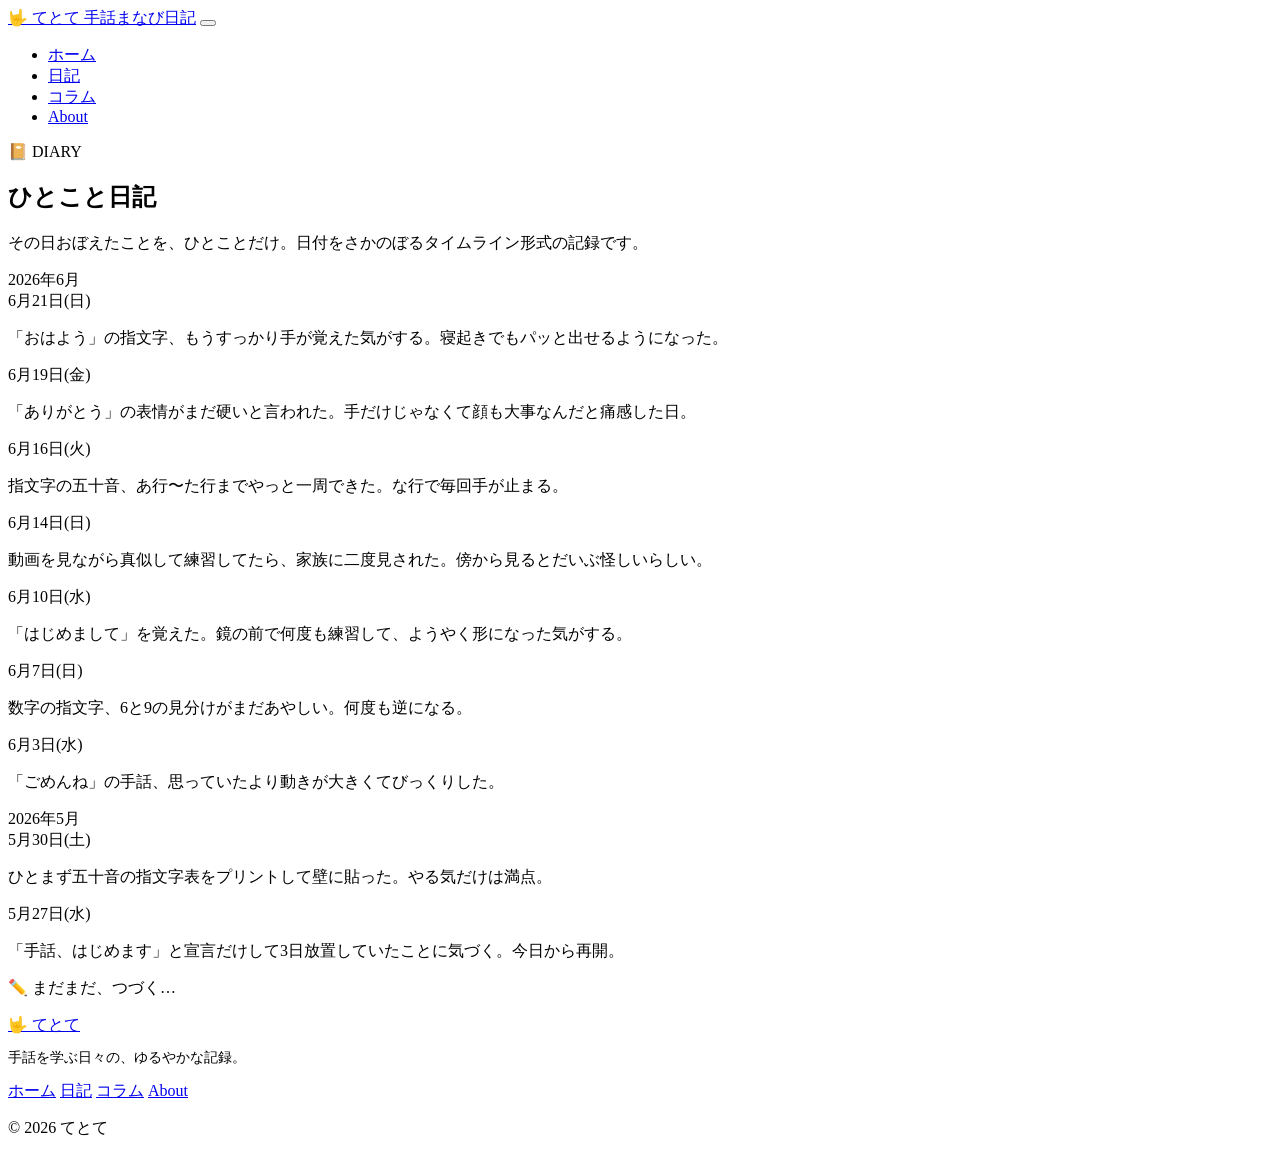
==== blog.html @ 5fa4f13f "Create blog.html" ====
<!DOCTYPE html>
<html lang="ja">
<head>
<meta charset="UTF-8">
<meta name="viewport" content="width=device-width, initial-scale=1.0">
<title>日記 | てとて</title>
<meta name="description" content="手話の勉強の進捗をひとことだけ残す日記。日付と内容だけのゆるいタイムライン。">
<link rel="preconnect" href="https://fonts.googleapis.com">
<link rel="stylesheet" href="css/style.css">
</head>
<body>

<header class="nav-wrap">
  <nav class="nav">
    <a href="index.html" class="logo">🤟 てとて <span class="tag">手話まなび日記</span></a>
    <button class="nav-toggle" id="navToggle" aria-label="メニュー">
      <span></span><span></span><span></span>
    </button>
    <ul class="nav-links" id="navLinks">
      <li><a href="index.html">ホーム</a></li>
      <li><a href="blog.html" class="active">日記</a></li>
      <li><a href="column.html">コラム</a></li>
      <li><a href="about.html">About</a></li>
    </ul>
  </nav>
</header>

<section class="page-head">
  <div class="wrap">
    <span class="chip">📔 DIARY</span>
    <h1>ひとこと日記</h1>
    <p>その日おぼえたことを、ひとことだけ。日付をさかのぼるタイムライン形式の記録です。</p>
  </div>
</section>

<section style="padding-top:0;">
  <div class="diary-wrap">

    <div class="month-divider"><span>2026年6月</span><div class="line"></div></div>

    <div class="diary-entry tape-yellow">
      <div class="diary-date"><span class="dot"></span>6月21日(日)</div>
      <p class="diary-text">「おはよう」の指文字、もうすっかり手が覚えた気がする。寝起きでもパッと出せるようになった。</p>
    </div>

    <div class="diary-entry tape-pink">
      <div class="diary-date"><span class="dot"></span>6月19日(金)</div>
      <p class="diary-text">「ありがとう」の表情がまだ硬いと言われた。手だけじゃなくて顔も大事なんだと痛感した日。</p>
    </div>

    <div class="diary-entry tape-yellow">
      <div class="diary-date"><span class="dot"></span>6月16日(火)</div>
      <p class="diary-text">指文字の五十音、あ行〜た行までやっと一周できた。な行で毎回手が止まる。</p>
    </div>

    <div class="diary-entry tape-pink">
      <div class="diary-date"><span class="dot"></span>6月14日(日)</div>
      <p class="diary-text">動画を見ながら真似して練習してたら、家族に二度見された。傍から見るとだいぶ怪しいらしい。</p>
    </div>

    <div class="diary-entry tape-yellow">
      <div class="diary-date"><span class="dot"></span>6月10日(水)</div>
      <p class="diary-text">「はじめまして」を覚えた。鏡の前で何度も練習して、ようやく形になった気がする。</p>
    </div>

    <div class="diary-entry tape-pink">
      <div class="diary-date"><span class="dot"></span>6月7日(日)</div>
      <p class="diary-text">数字の指文字、6と9の見分けがまだあやしい。何度も逆になる。</p>
    </div>

    <div class="diary-entry tape-yellow">
      <div class="diary-date"><span class="dot"></span>6月3日(水)</div>
      <p class="diary-text">「ごめんね」の手話、思っていたより動きが大きくてびっくりした。</p>
    </div>

    <div class="month-divider"><span>2026年5月</span><div class="line"></div></div>

    <div class="diary-entry tape-pink">
      <div class="diary-date"><span class="dot"></span>5月30日(土)</div>
      <p class="diary-text">ひとまず五十音の指文字表をプリントして壁に貼った。やる気だけは満点。</p>
    </div>

    <div class="diary-entry tape-yellow">
      <div class="diary-date"><span class="dot"></span>5月27日(水)</div>
      <p class="diary-text">「手話、はじめます」と宣言だけして3日放置していたことに気づく。今日から再開。</p>
    </div>

    <p class="feed-end">✏️ まだまだ、つづく…</p>
  </div>
</section>

<footer>
  <div class="wrap">
    <a href="index.html" class="logo">🤟 てとて</a>
    <p style="color:var(--ink-soft);font-size:.85rem;">手話を学ぶ日々の、ゆるやかな記録。</p>
    <div class="foot-links">
      <a href="index.html">ホーム</a>
      <a href="blog.html">日記</a>
      <a href="column.html">コラム</a>
      <a href="about.html">About</a>
    </div>
    <p class="copy">© 2026 てとて</p>
  </div>
</footer>

<script>
  const toggle = document.getElementById('navToggle');
  const links = document.getElementById('navLinks');
  toggle.addEventListener('click', () => links.classList.toggle('open'));
</script>

</body>
</html>
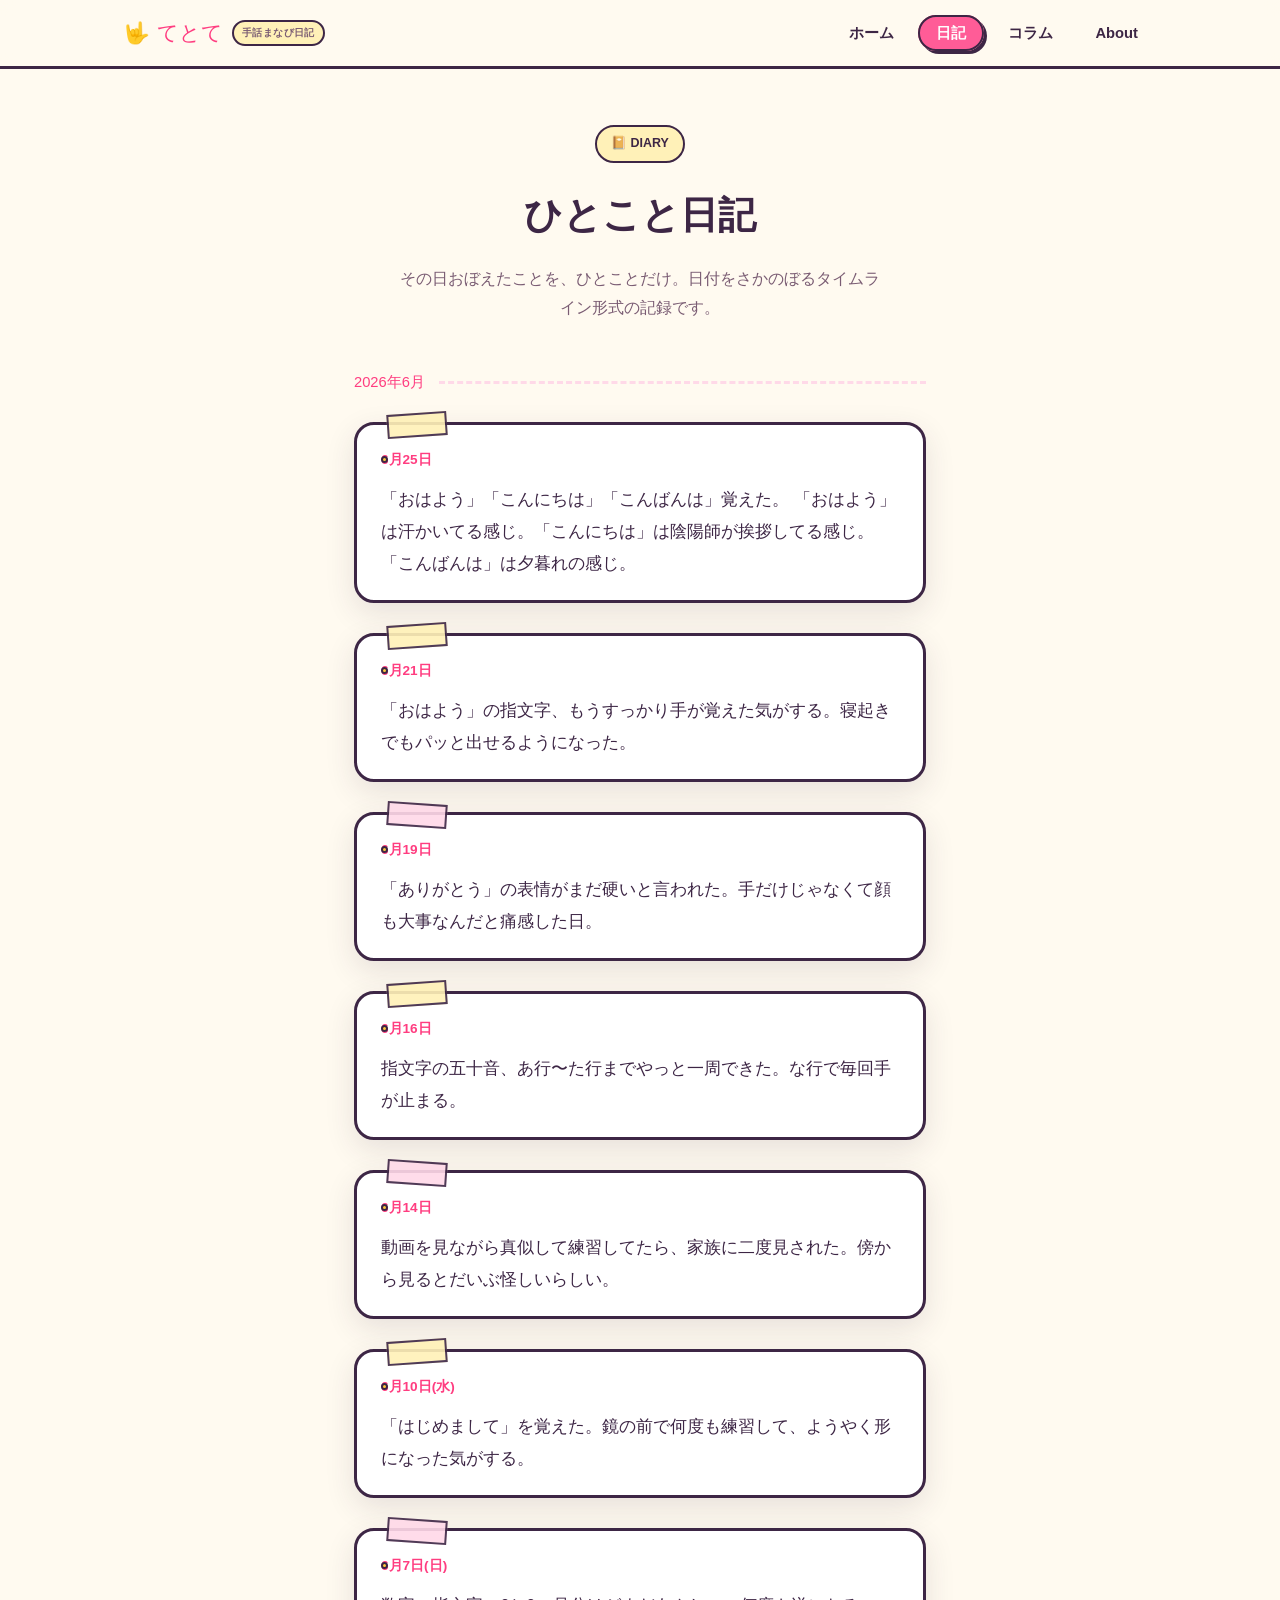
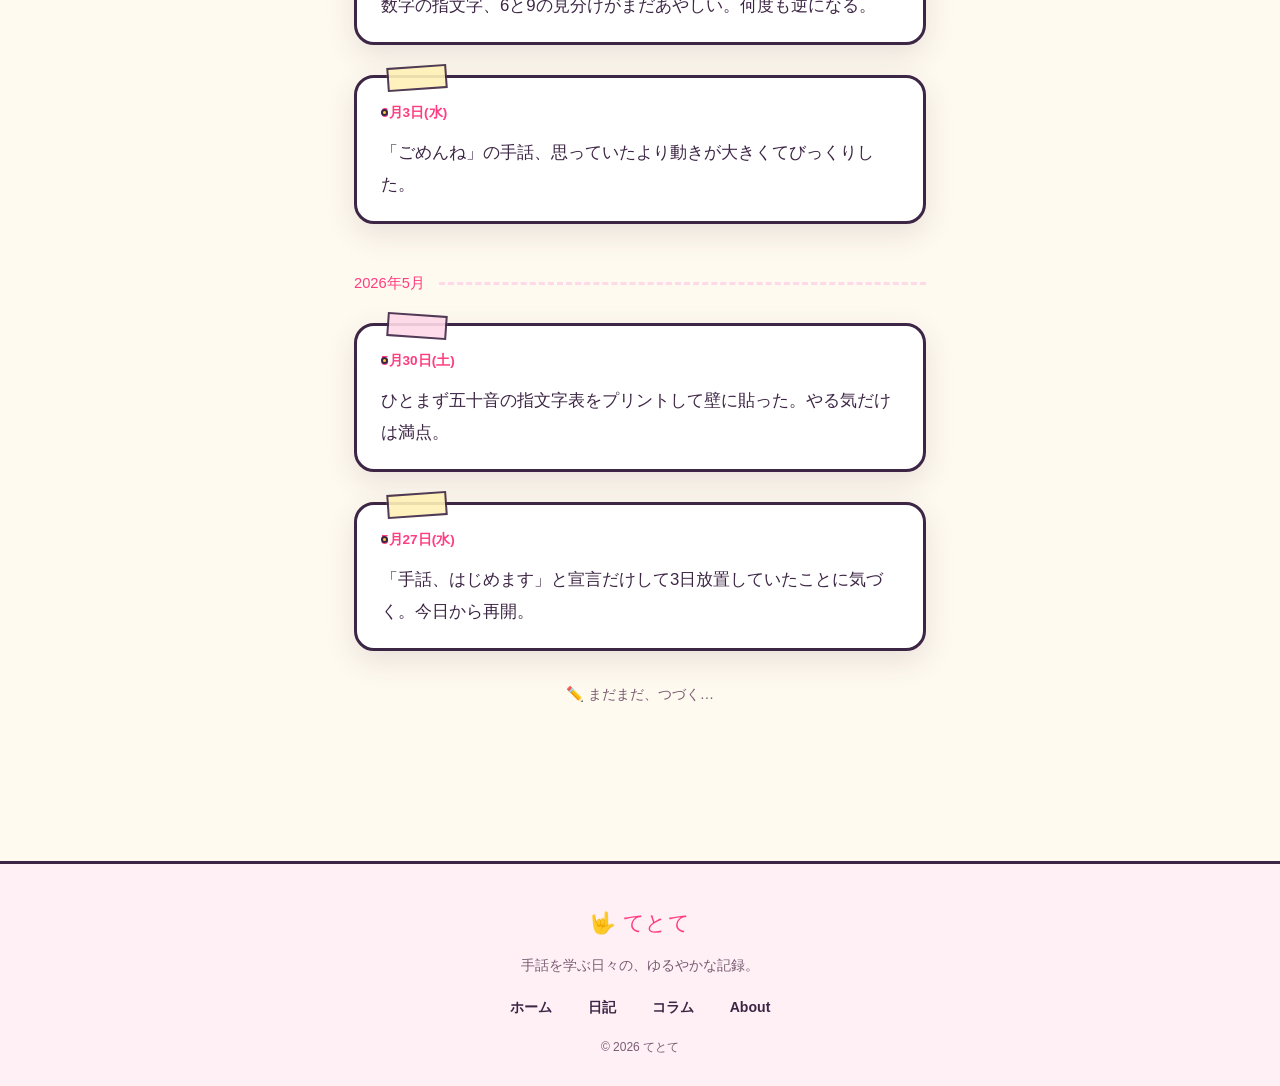
==== commit 97e70eaf: "Update blog.html" ====
--- a/blog.html
+++ b/blog.html
@@ -39,22 +39,28 @@
     <div class="month-divider"><span>2026年6月</span><div class="line"></div></div>
 
     <div class="diary-entry tape-yellow">
-      <div class="diary-date"><span class="dot"></span>6月21日(日)</div>
+      <div class="diary-date"><span class="dot"></span>6月25日</div>
+      <p class="diary-text">「おはよう」「こんにちは」「こんばんは」覚えた。
+        「おはよう」は汗かいてる感じ。「こんにちは」は陰陽師が挨拶してる感じ。「こんばんは」は夕暮れの感じ。</p>
+    </div>
+
+    <div class="diary-entry tape-yellow">
+      <div class="diary-date"><span class="dot"></span>6月21日</div>
       <p class="diary-text">「おはよう」の指文字、もうすっかり手が覚えた気がする。寝起きでもパッと出せるようになった。</p>
     </div>
 
     <div class="diary-entry tape-pink">
-      <div class="diary-date"><span class="dot"></span>6月19日(金)</div>
+      <div class="diary-date"><span class="dot"></span>6月19日</div>
       <p class="diary-text">「ありがとう」の表情がまだ硬いと言われた。手だけじゃなくて顔も大事なんだと痛感した日。</p>
     </div>
 
     <div class="diary-entry tape-yellow">
-      <div class="diary-date"><span class="dot"></span>6月16日(火)</div>
+      <div class="diary-date"><span class="dot"></span>6月16日</div>
       <p class="diary-text">指文字の五十音、あ行〜た行までやっと一周できた。な行で毎回手が止まる。</p>
     </div>
 
     <div class="diary-entry tape-pink">
-      <div class="diary-date"><span class="dot"></span>6月14日(日)</div>
+      <div class="diary-date"><span class="dot"></span>6月14日</div>
       <p class="diary-text">動画を見ながら真似して練習してたら、家族に二度見された。傍から見るとだいぶ怪しいらしい。</p>
     </div>
 
--- a/css/style.css
+++ b/css/style.css
@@ -0,0 +1,346 @@
+@import url('https://fonts.googleapis.com/css2?family=Mochiy+Pop+One&family=Zen+Maru+Gothic:wght@400;500;700&family=Klee+One:wght@600&display=swap');
+
+:root{
+  --cream:#FFFAF0;
+  --pink:#FF5C97;
+  --pink-deep:#FF3D80;
+  --pink-soft:#FFD9E8;
+  --pink-pale:#FFF0F6;
+  --yellow:#FFC93C;
+  --yellow-soft:#FFF1B8;
+  --yellow-pale:#FFFAE0;
+  --ink:#3D2645;
+  --ink-soft:#7A5C73;
+  --white:#FFFFFF;
+  --radius-lg:32px;
+  --radius-md:20px;
+  --radius-sm:14px;
+  --shadow-pop:6px 6px 0 var(--ink);
+  --shadow-soft:0 10px 30px rgba(61,38,69,.12);
+}
+
+*{box-sizing:border-box;margin:0;padding:0;}
+
+html{scroll-behavior:smooth;}
+
+body{
+  background:var(--cream);
+  color:var(--ink);
+  font-family:'Zen Maru Gothic',sans-serif;
+  line-height:1.85;
+  -webkit-font-smoothing:antialiased;
+  overflow-x:hidden;
+}
+
+img{max-width:100%;display:block;}
+
+a{color:inherit;text-decoration:none;}
+
+.font-pop{font-family:'Mochiy Pop One',sans-serif;}
+.font-write{font-family:'Klee One',sans-serif;}
+
+.wrap{max-width:1080px;margin:0 auto;padding:0 24px;}
+
+/* ===== Nav ===== */
+.nav-wrap{
+  position:sticky;top:0;z-index:100;
+  background:rgba(255,250,240,.88);
+  backdrop-filter:blur(8px);
+  border-bottom:3px solid var(--ink);
+}
+.nav{
+  max-width:1080px;margin:0 auto;padding:14px 24px;
+  display:flex;align-items:center;justify-content:space-between;
+}
+.logo{
+  font-family:'Mochiy Pop One',sans-serif;
+  font-size:1.3rem;color:var(--pink-deep);
+  display:flex;align-items:center;gap:8px;
+  letter-spacing:.02em;
+}
+.logo .tag{
+  font-family:'Zen Maru Gothic',sans-serif;
+  font-size:.6rem;font-weight:700;color:var(--ink-soft);
+  background:var(--yellow-soft);
+  padding:2px 8px;border-radius:20px;
+  border:2px solid var(--ink);
+}
+.nav-links{display:flex;gap:6px;list-style:none;}
+.nav-links a{
+  font-weight:700;font-size:.92rem;
+  padding:8px 16px;border-radius:24px;
+  border:2px solid transparent;
+  transition:all .2s ease;
+}
+.nav-links a:hover{
+  background:var(--pink-pale);
+  border-color:var(--ink);
+}
+.nav-links a.active{
+  background:var(--pink);
+  color:var(--white);
+  border-color:var(--ink);
+  box-shadow:3px 3px 0 var(--ink);
+}
+.nav-toggle{display:none;}
+
+@media(max-width:720px){
+  .nav-links{
+    position:fixed;top:64px;left:0;right:0;
+    background:var(--cream);
+    flex-direction:column;
+    padding:16px 24px 24px;
+    border-bottom:3px solid var(--ink);
+    transform:translateY(-130%);
+    transition:transform .25s ease;
+  }
+  .nav-links.open{transform:translateY(0);}
+  .nav-links a{display:block;text-align:center;}
+  .nav-toggle{
+    display:flex;flex-direction:column;gap:5px;
+    width:34px;cursor:pointer;background:none;border:none;
+  }
+  .nav-toggle span{height:3px;background:var(--ink);border-radius:3px;}
+}
+
+/* ===== Buttons / chips ===== */
+.btn{
+  display:inline-flex;align-items:center;gap:8px;
+  font-weight:700;font-size:.98rem;
+  padding:14px 28px;border-radius:40px;
+  border:3px solid var(--ink);
+  box-shadow:var(--shadow-pop);
+  transition:transform .15s ease, box-shadow .15s ease;
+  cursor:pointer;
+}
+.btn:hover{transform:translate(-2px,-2px);box-shadow:8px 8px 0 var(--ink);}
+.btn:active{transform:translate(1px,1px);box-shadow:3px 3px 0 var(--ink);}
+.btn-pink{background:var(--pink);color:var(--white);}
+.btn-yellow{background:var(--yellow);color:var(--ink);}
+.btn-outline{background:var(--white);color:var(--ink);}
+
+.chip{
+  display:inline-block;font-size:.78rem;font-weight:700;
+  padding:5px 14px;border-radius:20px;border:2px solid var(--ink);
+  background:var(--yellow-soft);
+}
+
+/* ===== Hero ===== */
+.hero{
+  position:relative;
+  padding:72px 0 40px;
+  overflow:hidden;
+}
+.hero-blob{
+  position:absolute;border-radius:50%;
+  filter:blur(2px);opacity:.55;z-index:0;
+}
+.blob-1{width:260px;height:260px;background:var(--yellow-soft);top:-80px;right:-60px;}
+.blob-2{width:180px;height:180px;background:var(--pink-soft);bottom:-40px;left:-40px;}
+.dot{position:absolute;border-radius:50%;z-index:0;}
+
+.hero-inner{position:relative;z-index:1;text-align:center;max-width:680px;margin:0 auto;}
+.hero .chip{margin-bottom:18px;}
+.hero h1{
+  font-family:'Mochiy Pop One',sans-serif;
+  font-size:clamp(2rem,5.5vw,3.1rem);
+  line-height:1.45;
+  color:var(--ink);
+  margin-bottom:18px;
+}
+.hero h1 .accent{color:var(--pink-deep);}
+.hero h1 .accent2{color:var(--yellow);
+  -webkit-text-stroke:1.5px var(--ink);
+  text-stroke:1.5px var(--ink);
+}
+.hero p{
+  font-size:1.02rem;color:var(--ink-soft);
+  margin-bottom:30px;
+}
+.hero-actions{display:flex;gap:14px;justify-content:center;flex-wrap:wrap;margin-bottom:54px;}
+
+/* hand sign row (signature element) */
+.signs-row{
+  display:flex;justify-content:center;gap:18px;flex-wrap:wrap;
+  position:relative;z-index:1;
+}
+.sign-card{
+  background:var(--white);
+  border:3px solid var(--ink);
+  border-radius:var(--radius-md);
+  padding:18px 22px 14px;
+  width:150px;
+  box-shadow:var(--shadow-pop);
+  transition:transform .2s ease;
+}
+.sign-card:hover{transform:rotate(-2deg) translateY(-4px);}
+.sign-card:nth-child(2){transform:rotate(1.5deg);}
+.sign-card:nth-child(2):hover{transform:rotate(1.5deg) translateY(-4px);}
+.sign-card:nth-child(3){transform:rotate(-1deg);}
+.sign-card:nth-child(3):hover{transform:rotate(-1deg) translateY(-4px);}
+.sign-card svg{width:64px;height:64px;margin:0 auto 8px;display:block;}
+.sign-card .label{font-weight:700;font-size:.95rem;}
+.sign-card .reading{font-size:.72rem;color:var(--ink-soft);}
+
+/* ===== Section base ===== */
+section{padding:64px 0;position:relative;}
+.section-head{text-align:center;max-width:560px;margin:0 auto 40px;}
+.section-head .chip{margin-bottom:14px;}
+.section-head h2{
+  font-family:'Mochiy Pop One',sans-serif;
+  font-size:clamp(1.5rem,3.5vw,2rem);
+  margin-bottom:14px;
+}
+.section-head p{color:var(--ink-soft);}
+
+.wave-divider{display:block;width:100%;line-height:0;}
+
+/* ===== About teaser ===== */
+.about-teaser{background:var(--pink-pale);}
+.teaser-card{
+  background:var(--white);
+  border:3px solid var(--ink);
+  border-radius:var(--radius-lg);
+  padding:40px;
+  display:grid;grid-template-columns:auto 1fr;gap:28px;align-items:center;
+  box-shadow:var(--shadow-soft);
+}
+.teaser-card .icon-circle{
+  width:84px;height:84px;border-radius:50%;
+  background:var(--yellow);border:3px solid var(--ink);
+  display:flex;align-items:center;justify-content:center;
+  font-size:2rem;flex-shrink:0;
+}
+.teaser-card h3{font-family:'Mochiy Pop One',sans-serif;font-size:1.2rem;margin-bottom:10px;color:var(--pink-deep);}
+.teaser-card p{color:var(--ink-soft);}
+@media(max-width:600px){
+  .teaser-card{grid-template-columns:1fr;text-align:center;padding:28px;}
+  .teaser-card .icon-circle{margin:0 auto;}
+}
+
+/* ===== Word of the week ===== */
+.word-feature{
+  background:var(--ink);
+  color:var(--cream);
+  border-radius:var(--radius-lg);
+  padding:48px;
+  display:grid;grid-template-columns:1fr 1.3fr;gap:36px;align-items:center;
+}
+.word-feature .word-circle{
+  width:170px;height:170px;border-radius:50%;
+  background:var(--yellow);
+  display:flex;flex-direction:column;align-items:center;justify-content:center;
+  margin:0 auto;border:4px solid var(--cream);
+}
+.word-feature .word-circle svg{width:70px;height:70px;margin-bottom:6px;}
+.word-feature .word-circle span{color:var(--ink);font-weight:700;}
+.word-feature .label{
+  font-size:.75rem;color:var(--yellow);font-weight:700;
+  letter-spacing:.08em;margin-bottom:10px;display:block;
+}
+.word-feature h3{font-family:'Mochiy Pop One',sans-serif;font-size:1.5rem;margin-bottom:14px;}
+.word-feature p{color:#E8D9E4;font-size:.95rem;}
+@media(max-width:680px){
+  .word-feature{grid-template-columns:1fr;text-align:center;padding:32px 24px;}
+}
+
+/* ===== Nav cards ===== */
+.cards-grid{
+  display:grid;grid-template-columns:repeat(3,1fr);gap:22px;
+}
+.nav-card{
+  background:var(--white);
+  border:3px solid var(--ink);
+  border-radius:var(--radius-md);
+  padding:30px 26px;
+  box-shadow:var(--shadow-pop);
+  transition:transform .18s ease,box-shadow .18s ease;
+  display:block;
+}
+.nav-card:hover{transform:translate(-3px,-3px);box-shadow:9px 9px 0 var(--ink);}
+.nav-card .emoji{font-size:2.1rem;margin-bottom:14px;display:block;}
+.nav-card h3{font-family:'Mochiy Pop One',sans-serif;font-size:1.05rem;margin-bottom:10px;}
+.nav-card p{font-size:.88rem;color:var(--ink-soft);margin-bottom:14px;}
+.nav-card .go{font-weight:700;font-size:.85rem;color:var(--pink-deep);}
+.nav-card:nth-child(1){background:var(--yellow-pale);}
+.nav-card:nth-child(2){background:var(--pink-pale);}
+.nav-card:nth-child(3){background:var(--white);}
+@media(max-width:780px){
+  .cards-grid{grid-template-columns:1fr;}
+}
+
+/* ===== Footer ===== */
+footer{
+  border-top:3px solid var(--ink);
+  background:var(--pink-pale);
+  padding:40px 0 28px;
+  text-align:center;
+}
+footer .logo{justify-content:center;margin-bottom:10px;}
+footer .foot-links{
+  display:flex;gap:18px;justify-content:center;flex-wrap:wrap;
+  margin:16px 0;font-size:.88rem;font-weight:700;
+}
+footer .foot-links a{margin:0 9px;}
+footer .foot-links a:hover{color:var(--pink-deep);}
+footer .copy{font-size:.75rem;color:var(--ink-soft);}
+
+/* ===== Page head (shared across sub-pages) ===== */
+.page-head{padding:56px 0 30px;text-align:center;position:relative;}
+.page-head .chip{margin-bottom:16px;}
+.page-head h1{
+  font-family:'Mochiy Pop One',sans-serif;
+  font-size:clamp(1.8rem,4.5vw,2.4rem);
+  margin-bottom:14px;
+}
+.page-head p{color:var(--ink-soft);max-width:480px;margin:0 auto;}
+
+/* ===== Diary timeline (blog.html) ===== */
+.diary-wrap{max-width:620px;margin:0 auto;padding:10px 24px 90px;}
+
+.month-divider{display:flex;align-items:center;gap:14px;margin:46px 0 26px;}
+.month-divider:first-of-type{margin-top:6px;}
+.month-divider .line{flex:1;height:0;border-top:3px dashed var(--pink-soft);}
+.month-divider span{
+  font-family:'Mochiy Pop One',sans-serif;
+  font-size:.92rem;color:var(--pink-deep);white-space:nowrap;
+}
+
+.diary-entry{
+  position:relative;
+  background:var(--white);
+  border:3px solid var(--ink);
+  border-radius:var(--radius-md);
+  padding:22px 24px 20px;
+  margin-bottom:30px;
+  box-shadow:var(--shadow-soft);
+}
+.diary-entry::before{
+  content:'';position:absolute;top:-12px;left:30px;
+  width:56px;height:20px;border:2px solid var(--ink);
+  opacity:.9;
+}
+.diary-entry.tape-yellow::before{background:var(--yellow-soft);transform:rotate(-4deg);}
+.diary-entry.tape-pink::before{background:var(--pink-soft);transform:rotate(4deg);}
+
+.diary-date{
+  display:flex;align-items:center;gap:8px;
+  font-weight:700;font-size:.85rem;color:var(--pink-deep);
+  margin-bottom:12px;
+}
+.diary-date .dot{
+  width:7px;height:7px;border-radius:50%;
+  background:var(--yellow);border:2px solid var(--ink);flex-shrink:0;
+}
+.diary-text{
+  font-family:'Klee One',sans-serif;
+  font-size:1.05rem;line-height:1.9;color:var(--ink);
+}
+
+.feed-end{
+  text-align:center;color:var(--ink-soft);
+  font-size:.9rem;margin-top:8px;
+}
+
+/* generic */
+.center{text-align:center;}
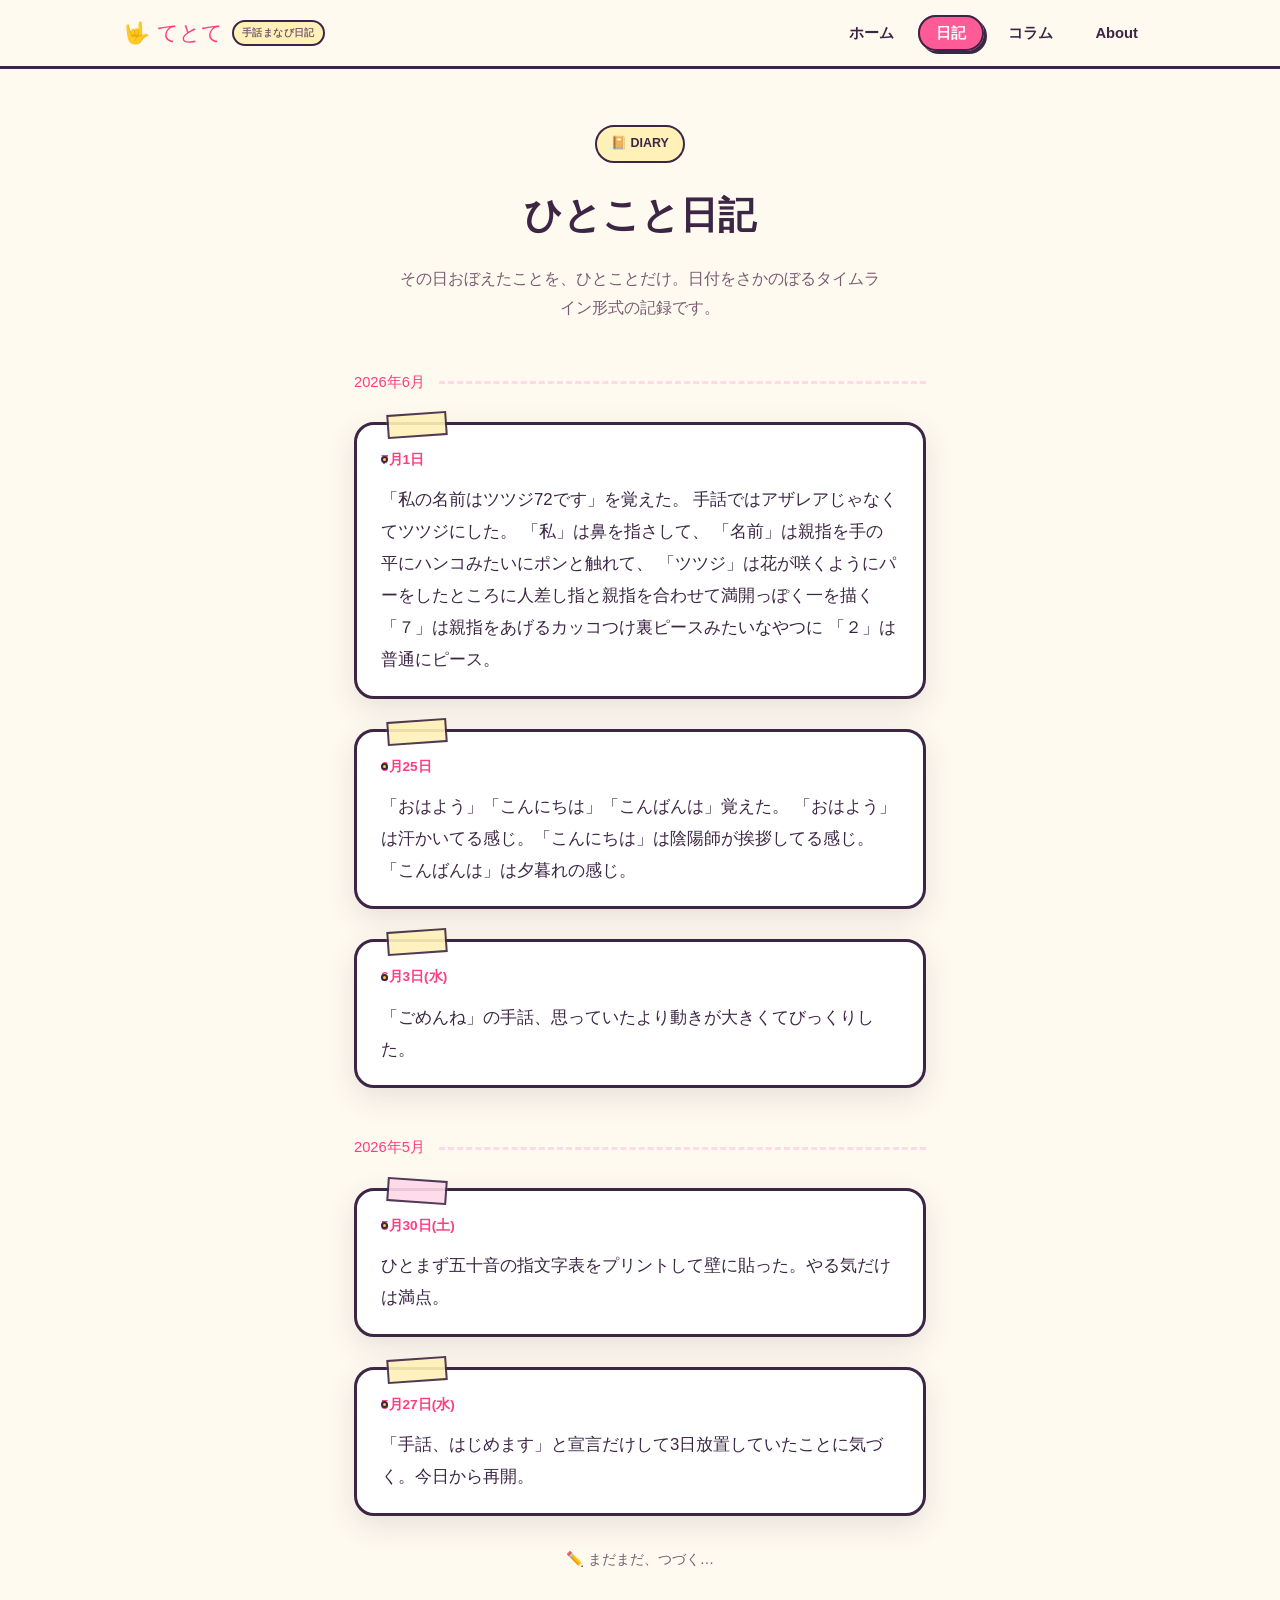
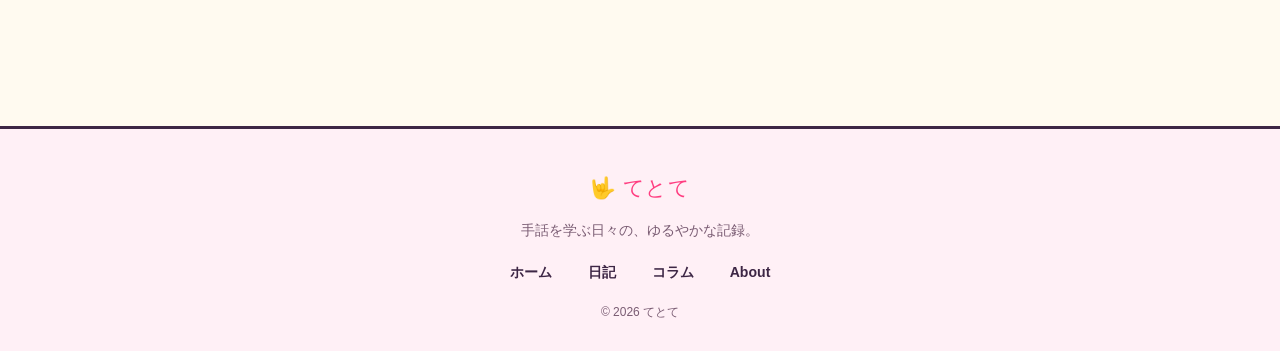
==== commit 08eabe22: "Update blog.html" ====
--- a/blog.html
+++ b/blog.html
@@ -39,39 +39,21 @@
     <div class="month-divider"><span>2026年6月</span><div class="line"></div></div>
 
     <div class="diary-entry tape-yellow">
+      <div class="diary-date"><span class="dot"></span>7月1日</div>
+      <p class="diary-text">「私の名前はツツジ72です」を覚えた。
+      手話ではアザレアじゃなくてツツジにした。
+      「私」は鼻を指さして、
+      「名前」は親指を手の平にハンコみたいにポンと触れて、
+      「ツツジ」は花が咲くようにパーをしたところに人差し指と親指を合わせて満開っぽく一を描く
+      「７」は親指をあげるカッコつけ裏ピースみたいなやつに
+      「２」は普通にピース。
+      </p>
+    </div>
+    
+    <div class="diary-entry tape-yellow">
       <div class="diary-date"><span class="dot"></span>6月25日</div>
       <p class="diary-text">「おはよう」「こんにちは」「こんばんは」覚えた。
         「おはよう」は汗かいてる感じ。「こんにちは」は陰陽師が挨拶してる感じ。「こんばんは」は夕暮れの感じ。</p>
-    </div>
-
-    <div class="diary-entry tape-yellow">
-      <div class="diary-date"><span class="dot"></span>6月21日</div>
-      <p class="diary-text">「おはよう」の指文字、もうすっかり手が覚えた気がする。寝起きでもパッと出せるようになった。</p>
-    </div>
-
-    <div class="diary-entry tape-pink">
-      <div class="diary-date"><span class="dot"></span>6月19日</div>
-      <p class="diary-text">「ありがとう」の表情がまだ硬いと言われた。手だけじゃなくて顔も大事なんだと痛感した日。</p>
-    </div>
-
-    <div class="diary-entry tape-yellow">
-      <div class="diary-date"><span class="dot"></span>6月16日</div>
-      <p class="diary-text">指文字の五十音、あ行〜た行までやっと一周できた。な行で毎回手が止まる。</p>
-    </div>
-
-    <div class="diary-entry tape-pink">
-      <div class="diary-date"><span class="dot"></span>6月14日</div>
-      <p class="diary-text">動画を見ながら真似して練習してたら、家族に二度見された。傍から見るとだいぶ怪しいらしい。</p>
-    </div>
-
-    <div class="diary-entry tape-yellow">
-      <div class="diary-date"><span class="dot"></span>6月10日(水)</div>
-      <p class="diary-text">「はじめまして」を覚えた。鏡の前で何度も練習して、ようやく形になった気がする。</p>
-    </div>
-
-    <div class="diary-entry tape-pink">
-      <div class="diary-date"><span class="dot"></span>6月7日(日)</div>
-      <p class="diary-text">数字の指文字、6と9の見分けがまだあやしい。何度も逆になる。</p>
     </div>
 
     <div class="diary-entry tape-yellow">
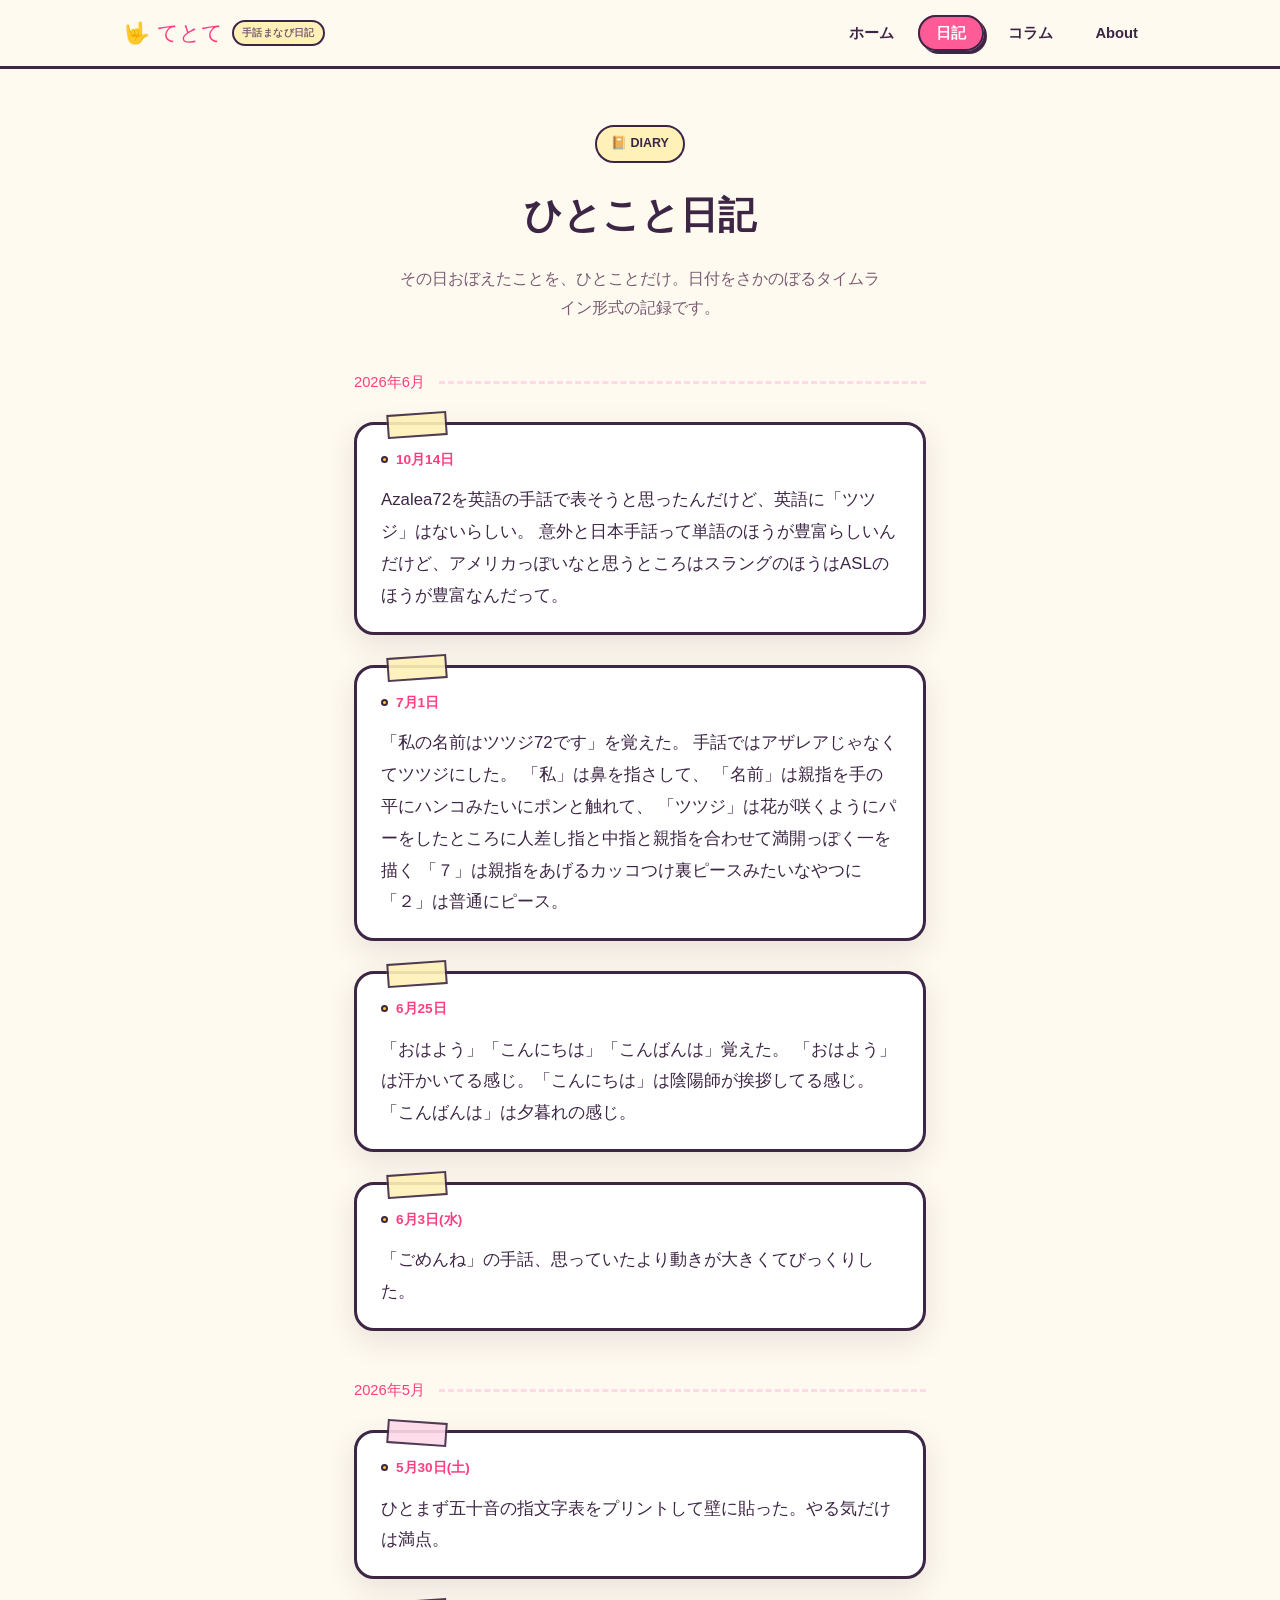
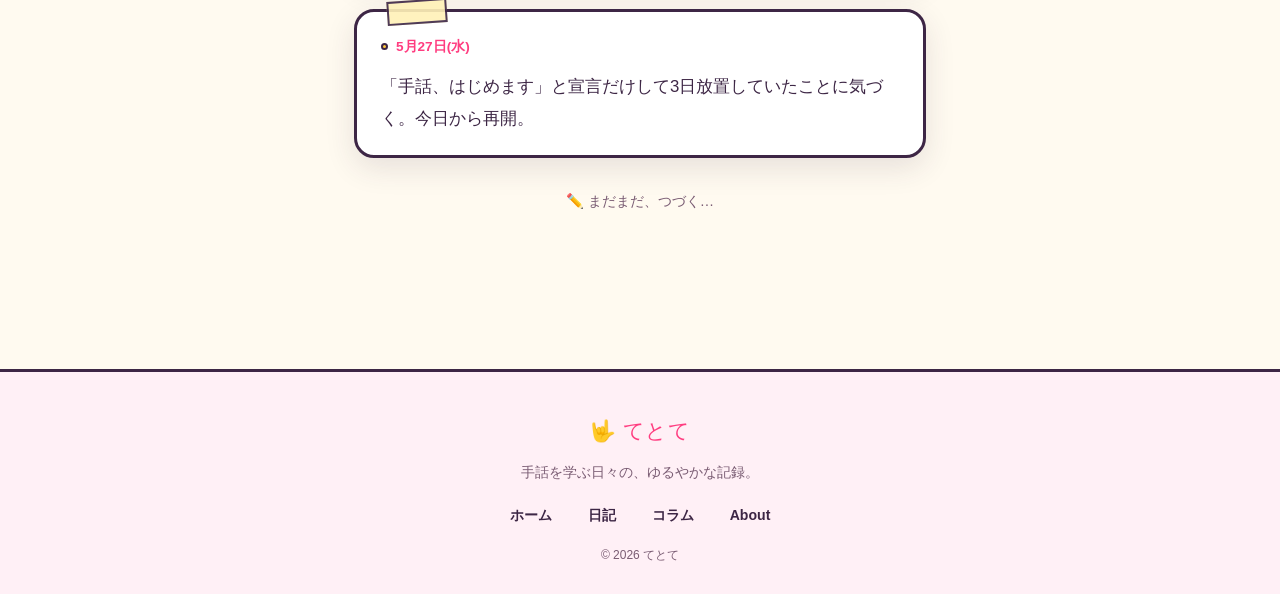
==== commit b69a408f: "Update blog.html" ====
--- a/blog.html
+++ b/blog.html
@@ -39,12 +39,19 @@
     <div class="month-divider"><span>2026年6月</span><div class="line"></div></div>
 
     <div class="diary-entry tape-yellow">
+      <div class="diary-date"><span class="dot"></span>10月14日</div>
+      <p class="diary-text">Azalea72を英語の手話で表そうと思ったんだけど、英語に「ツツジ」はないらしい。
+        意外と日本手話って単語のほうが豊富らしいんだけど、アメリカっぽいなと思うところはスラングのほうはASLのほうが豊富なんだって。
+      </p>
+    </div>
+
+    <div class="diary-entry tape-yellow">
       <div class="diary-date"><span class="dot"></span>7月1日</div>
       <p class="diary-text">「私の名前はツツジ72です」を覚えた。
       手話ではアザレアじゃなくてツツジにした。
       「私」は鼻を指さして、
       「名前」は親指を手の平にハンコみたいにポンと触れて、
-      「ツツジ」は花が咲くようにパーをしたところに人差し指と親指を合わせて満開っぽく一を描く
+      「ツツジ」は花が咲くようにパーをしたところに人差し指と中指と親指を合わせて満開っぽく一を描く
       「７」は親指をあげるカッコつけ裏ピースみたいなやつに
       「２」は普通にピース。
       </p>
--- a/css/style.css
+++ b/css/style.css
@@ -137,7 +137,7 @@
 }
 .blob-1{width:260px;height:260px;background:var(--yellow-soft);top:-80px;right:-60px;}
 .blob-2{width:180px;height:180px;background:var(--pink-soft);bottom:-40px;left:-40px;}
-.dot{position:absolute;border-radius:50%;z-index:0;}
+.hero .dot{position:absolute;border-radius:50%;z-index:0;}
 
 .hero-inner{position:relative;z-index:1;text-align:center;max-width:680px;margin:0 auto;}
 .hero .chip{margin-bottom:18px;}
@@ -329,6 +329,7 @@
   margin-bottom:12px;
 }
 .diary-date .dot{
+  position:relative;
   width:7px;height:7px;border-radius:50%;
   background:var(--yellow);border:2px solid var(--ink);flex-shrink:0;
 }
@@ -342,5 +343,147 @@
   font-size:.9rem;margin-top:8px;
 }
 
+/* ===== Column grid (column.html) — manga/illust/article all mixed together ===== */
+.column-grid{
+  display:grid;
+  grid-template-columns:repeat(auto-fill,minmax(270px,1fr));
+  gap:28px;
+}
+.post-card{
+  background:var(--white);
+  border:3px solid var(--ink);
+  border-radius:var(--radius-md);
+  overflow:hidden;
+  box-shadow:var(--shadow-pop);
+  transition:transform .18s ease,box-shadow .18s ease;
+  display:flex;flex-direction:column;
+}
+.post-card:hover{transform:translate(-3px,-3px);box-shadow:9px 9px 0 var(--ink);}
+
+.post-thumb{
+  height:160px;
+  display:flex;align-items:center;justify-content:center;
+  font-size:2.6rem;
+  border-bottom:3px solid var(--ink);
+  position:relative;overflow:hidden;
+}
+.column-grid .post-card:nth-child(4n+1) .post-thumb{
+  background:linear-gradient(135deg,var(--pink) 0%,var(--yellow) 100%);
+}
+.column-grid .post-card:nth-child(4n+2) .post-thumb{
+  background:var(--yellow-soft);
+  background-image:radial-gradient(var(--pink-soft) 20%,transparent 21%);
+  background-size:20px 20px;
+}
+.column-grid .post-card:nth-child(4n+3) .post-thumb{
+  background:var(--pink-soft);
+  background-image:repeating-linear-gradient(45deg,var(--yellow-soft) 0 10px,transparent 10px 22px);
+}
+.column-grid .post-card:nth-child(4n+4) .post-thumb{
+  background:var(--yellow-pale);
+}
+.column-grid .post-card:nth-child(4n+4) .post-thumb::before{
+  content:'';position:absolute;width:90px;height:90px;border-radius:50%;
+  background:var(--pink-soft);top:-30px;right:-20px;
+}
+.column-grid .post-card:nth-child(4n+4) .post-thumb::after{
+  content:'';position:absolute;width:60px;height:60px;border-radius:50%;
+  background:var(--pink);opacity:.5;bottom:-24px;left:20px;
+}
+.post-thumb span{position:relative;z-index:1;}
+
+.post-body{padding:20px 22px 22px;display:flex;flex-direction:column;flex:1;}
+.post-date{font-size:.75rem;font-weight:700;color:var(--pink-deep);margin-bottom:8px;}
+.post-title{
+  font-family:'Mochiy Pop One',sans-serif;
+  font-size:1rem;line-height:1.6;margin-bottom:10px;
+}
+.post-excerpt{font-size:.85rem;color:var(--ink-soft);margin-bottom:16px;flex:1;}
+.post-link{font-size:.82rem;font-weight:700;color:var(--ink);margin-top:auto;}
+.post-card:hover .post-link{color:var(--pink-deep);}
+
+/* ===== Profile tags (about.html) ===== */
+.profile-tags{display:flex;gap:10px;flex-wrap:wrap;justify-content:center;margin-top:22px;}
+
+/* ===== Link list (about.html) ===== */
+.link-section{margin-bottom:44px;}
+.link-section:last-child{margin-bottom:0;}
+.link-section-title{
+  display:flex;align-items:center;gap:12px;
+  font-family:'Mochiy Pop One',sans-serif;
+  font-size:.98rem;color:var(--pink-deep);
+  margin-bottom:18px;
+}
+.link-section-title .line{flex:1;height:0;border-top:3px dashed var(--pink-soft);}
+
+.link-grid{display:grid;grid-template-columns:1fr 1fr;gap:14px;}
+@media(max-width:560px){.link-grid{grid-template-columns:1fr;}}
+
+.link-card{
+  display:flex;align-items:center;gap:14px;
+  background:var(--white);
+  border:3px solid var(--ink);
+  border-radius:var(--radius-sm);
+  padding:14px 16px;
+  box-shadow:var(--shadow-pop);
+  transition:transform .15s ease, box-shadow .15s ease;
+}
+.link-card:hover{transform:translate(-2px,-2px);box-shadow:7px 7px 0 var(--ink);}
+.link-icon{
+  width:42px;height:42px;border-radius:50%;flex-shrink:0;
+  background:var(--yellow-soft);border:2px solid var(--ink);
+  display:flex;align-items:center;justify-content:center;
+  font-size:1.15rem;
+}
+.link-card:nth-child(even) .link-icon{background:var(--pink-soft);}
+.link-text{flex:1;min-width:0;}
+.link-name{display:block;font-weight:700;font-size:.92rem;color:var(--ink);margin-bottom:2px;}
+.link-desc{display:block;font-size:.74rem;color:var(--ink-soft);}
+.link-arrow{font-size:1.1rem;color:var(--pink-deep);flex-shrink:0;transition:transform .15s ease;}
+.link-card:hover .link-arrow{transform:translateX(3px);}
+
+/* ===== Contact form (about.html) ===== */
+.form-card{
+  background:var(--white);
+  border:3px solid var(--ink);
+  border-radius:var(--radius-lg);
+  padding:36px;
+  box-shadow:var(--shadow-soft);
+}
+@media(max-width:560px){.form-card{padding:26px 22px;}}
+.form-intro{color:var(--ink-soft);font-size:.92rem;margin-bottom:26px;line-height:1.85;}
+.form-group{margin-bottom:18px;}
+.form-label{display:block;font-weight:700;font-size:.85rem;color:var(--pink-deep);margin-bottom:7px;}
+.form-label .req{color:var(--pink-deep);margin-left:3px;}
+.form-input,.form-textarea{
+  width:100%;background:var(--cream);
+  border:3px solid var(--ink);border-radius:var(--radius-sm);
+  font-family:'Zen Maru Gothic',sans-serif;font-size:.95rem;
+  padding:12px 16px;outline:none;
+  transition:border-color .2s, box-shadow .2s, background .2s;
+}
+.form-input::placeholder,.form-textarea::placeholder{color:#c9b8c4;}
+.form-input:focus,.form-textarea:focus{
+  border-color:var(--pink-deep);
+  box-shadow:0 0 0 4px var(--pink-pale);
+  background:var(--white);
+}
+.form-textarea{resize:vertical;min-height:140px;}
+.field-error{display:block;font-size:.78rem;color:var(--pink-deep);margin-top:5px;font-weight:700;}
+.form-success{
+  background:var(--yellow-pale);border:3px solid var(--ink);border-radius:var(--radius-md);
+  padding:16px 20px;text-align:center;color:var(--ink);font-weight:700;margin-bottom:20px;
+}
+.form-error-global{
+  background:var(--pink-pale);border:3px solid var(--ink);border-radius:var(--radius-md);
+  padding:12px 18px;color:var(--pink-deep);font-weight:700;margin-bottom:18px;font-size:.88rem;
+}
+
+/* ===== Footer disclaimer ===== */
+.foot-disclaimer{
+  font-size:.7rem;color:var(--ink-soft);line-height:1.9;
+  max-width:600px;margin:18px auto 0;
+}
+
 /* generic */
 .center{text-align:center;}
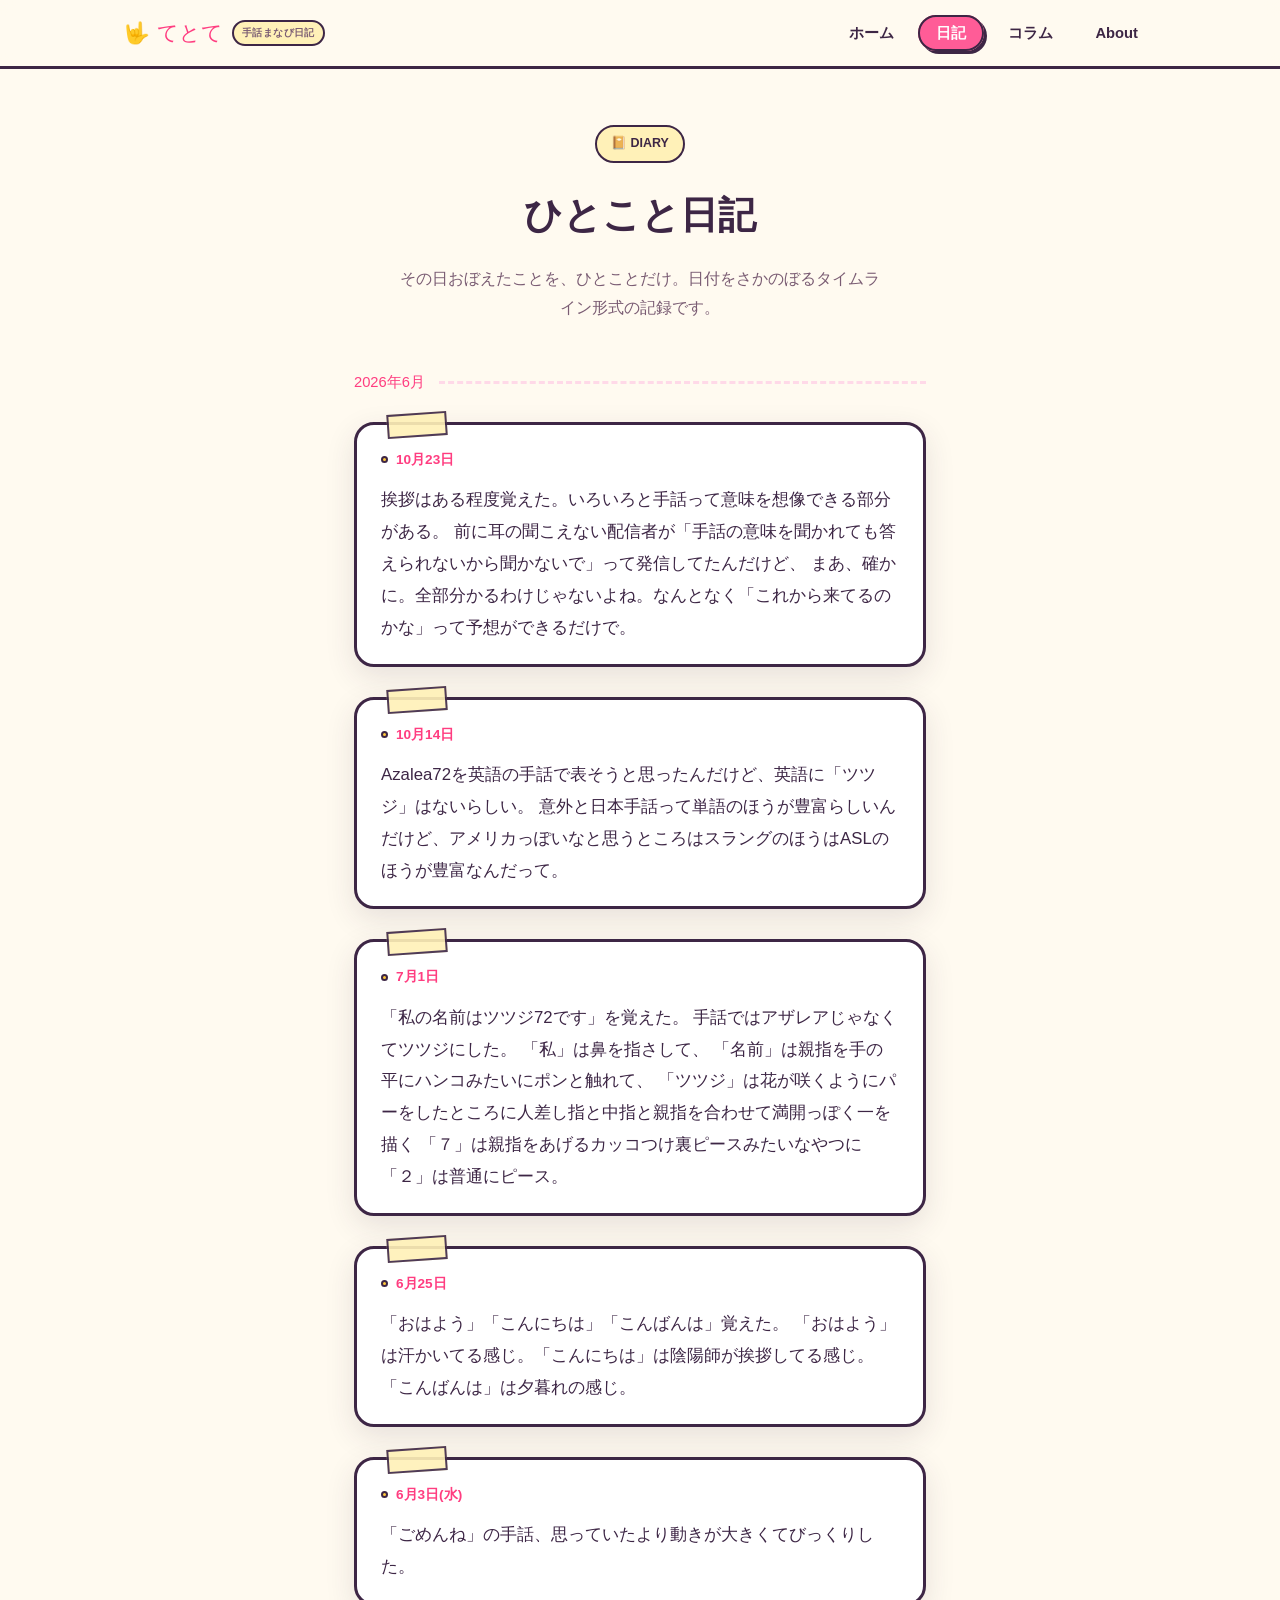
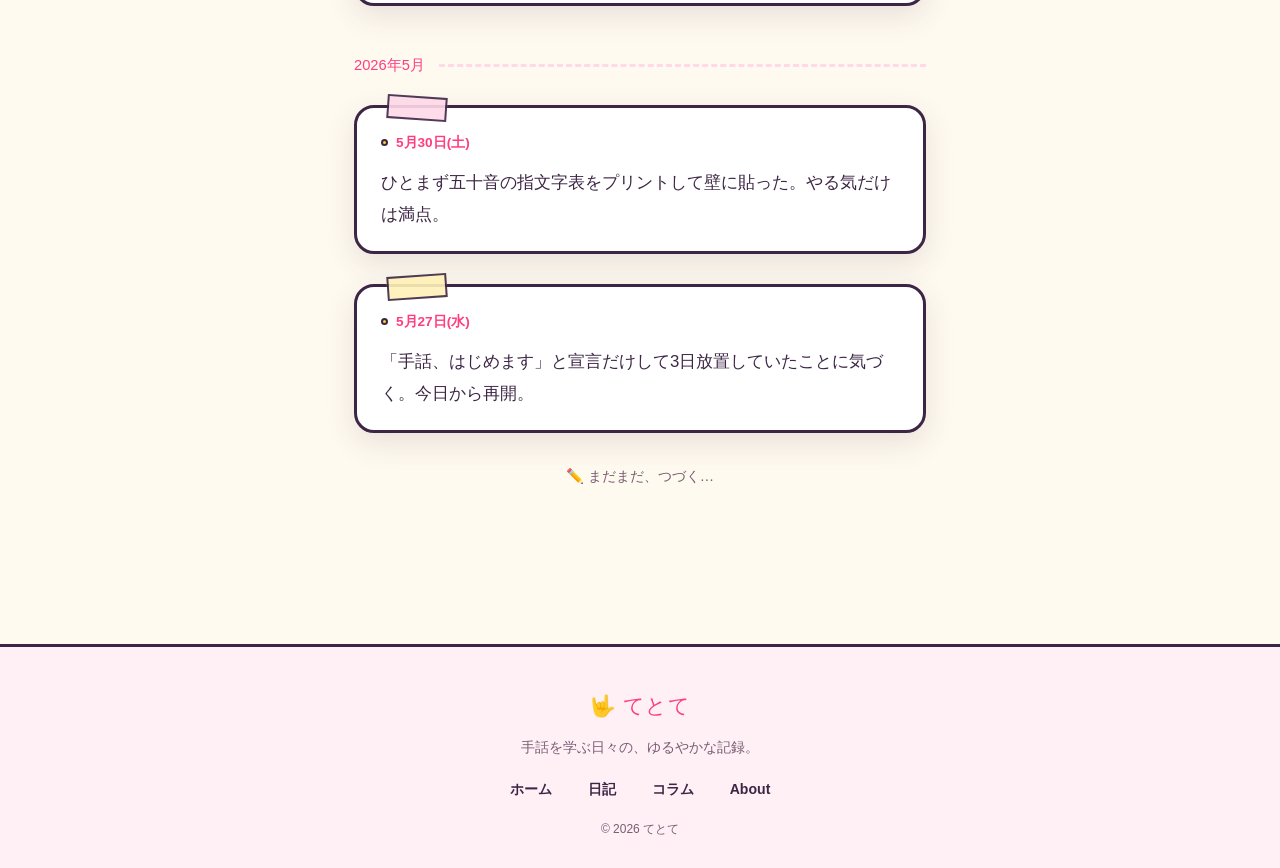
==== commit 20dcc9ab: "Update blog.html" ====
--- a/blog.html
+++ b/blog.html
@@ -37,6 +37,14 @@
   <div class="diary-wrap">
 
     <div class="month-divider"><span>2026年6月</span><div class="line"></div></div>
+
+    <div class="diary-entry tape-yellow">
+      <div class="diary-date"><span class="dot"></span>10月23日</div>
+      <p class="diary-text">挨拶はある程度覚えた。いろいろと手話って意味を想像できる部分がある。
+        前に耳の聞こえない配信者が「手話の意味を聞かれても答えられないから聞かないで」って発信してたんだけど、
+        まあ、確かに。全部分かるわけじゃないよね。なんとなく「これから来てるのかな」って予想ができるだけで。
+      </p>
+    </div>
 
     <div class="diary-entry tape-yellow">
       <div class="diary-date"><span class="dot"></span>10月14日</div>
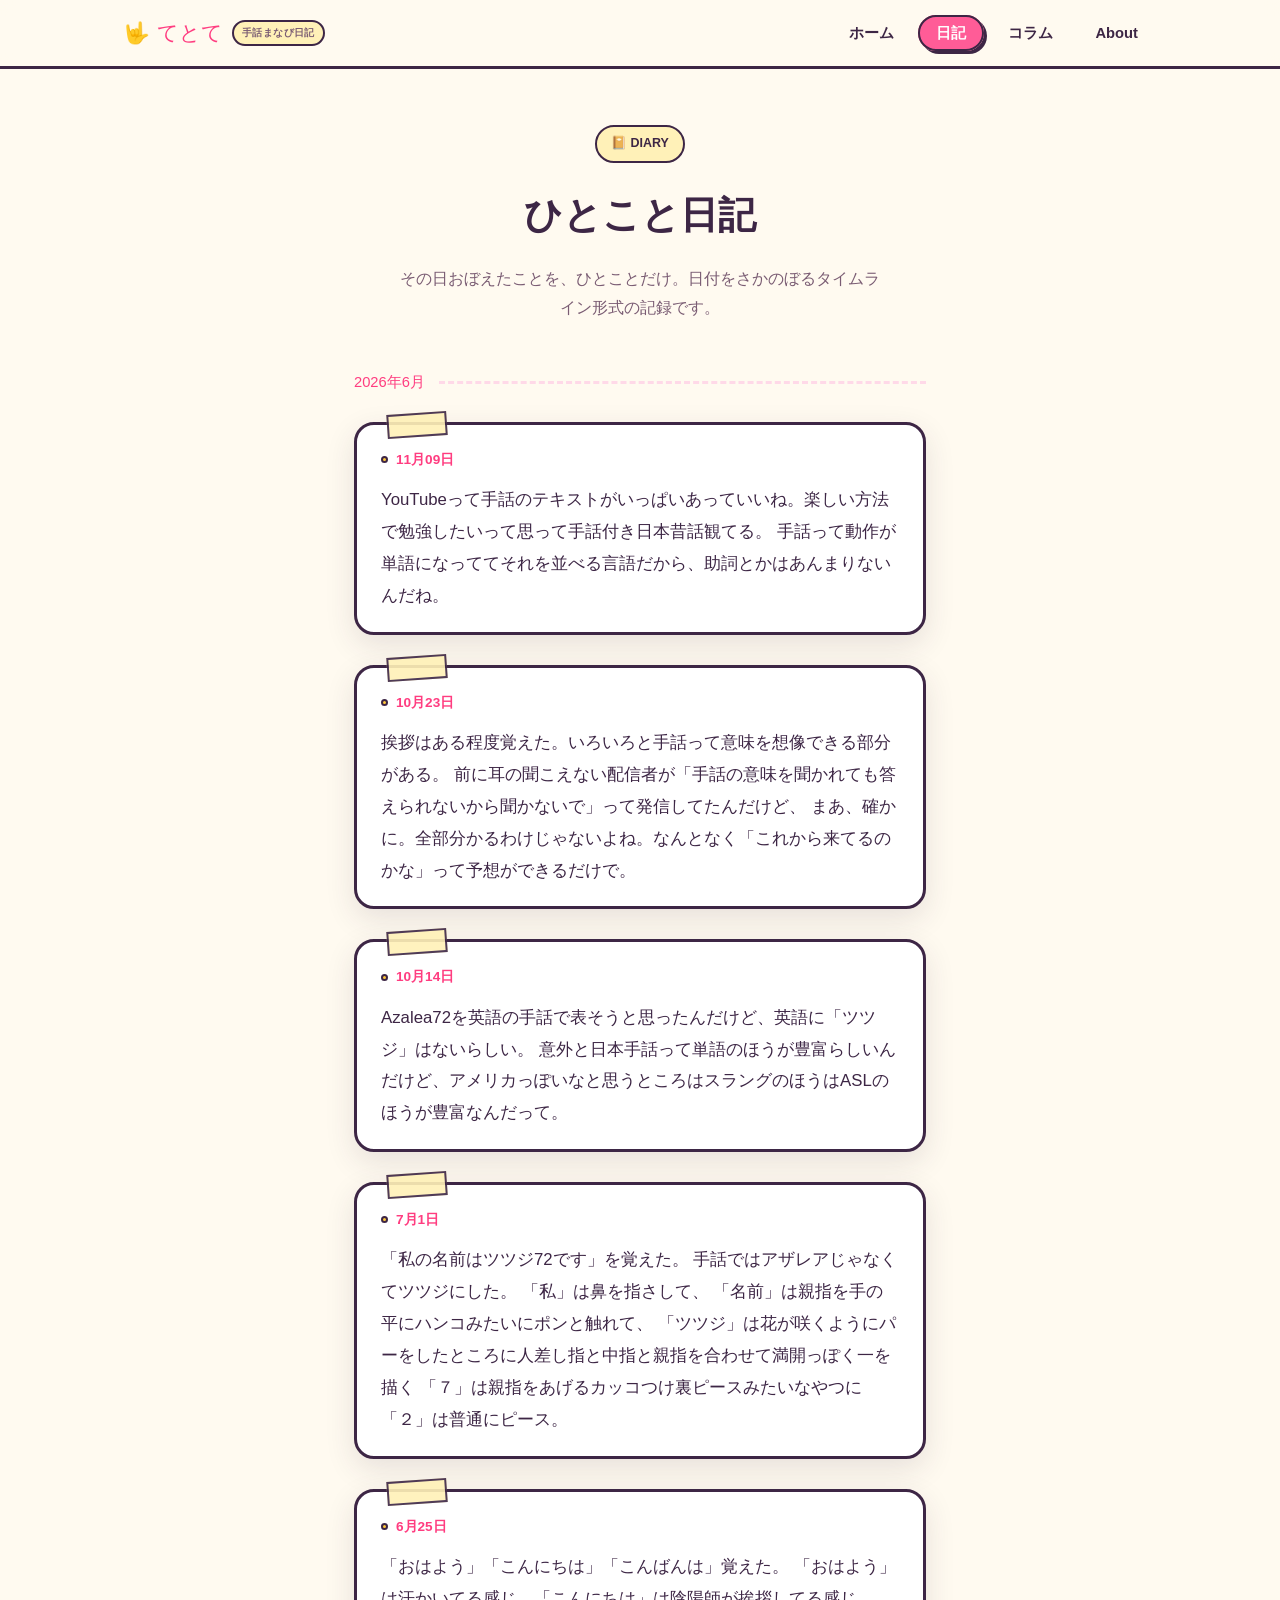
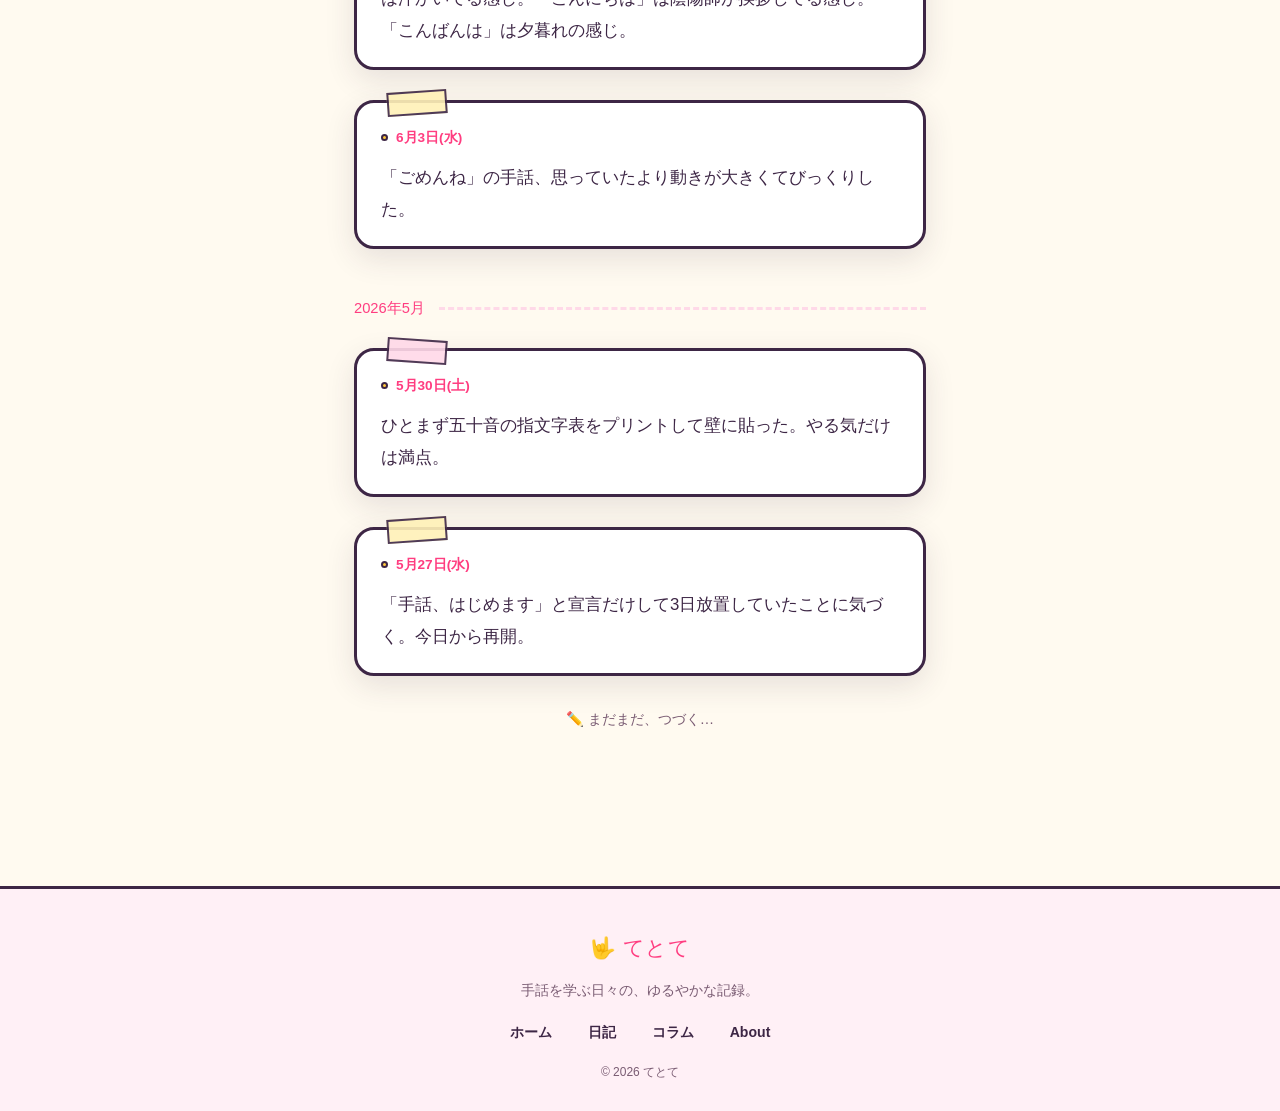
==== commit c282e6a9: "Update blog.html" ====
--- a/blog.html
+++ b/blog.html
@@ -37,6 +37,13 @@
   <div class="diary-wrap">
 
     <div class="month-divider"><span>2026年6月</span><div class="line"></div></div>
+
+    <div class="diary-entry tape-yellow">
+      <div class="diary-date"><span class="dot"></span>11月09日</div>
+      <p class="diary-text">YouTubeって手話のテキストがいっぱいあっていいね。楽しい方法で勉強したいって思って手話付き日本昔話観てる。
+        手話って動作が単語になっててそれを並べる言語だから、助詞とかはあんまりないんだね。
+      </p>
+    </div>
 
     <div class="diary-entry tape-yellow">
       <div class="diary-date"><span class="dot"></span>10月23日</div>
